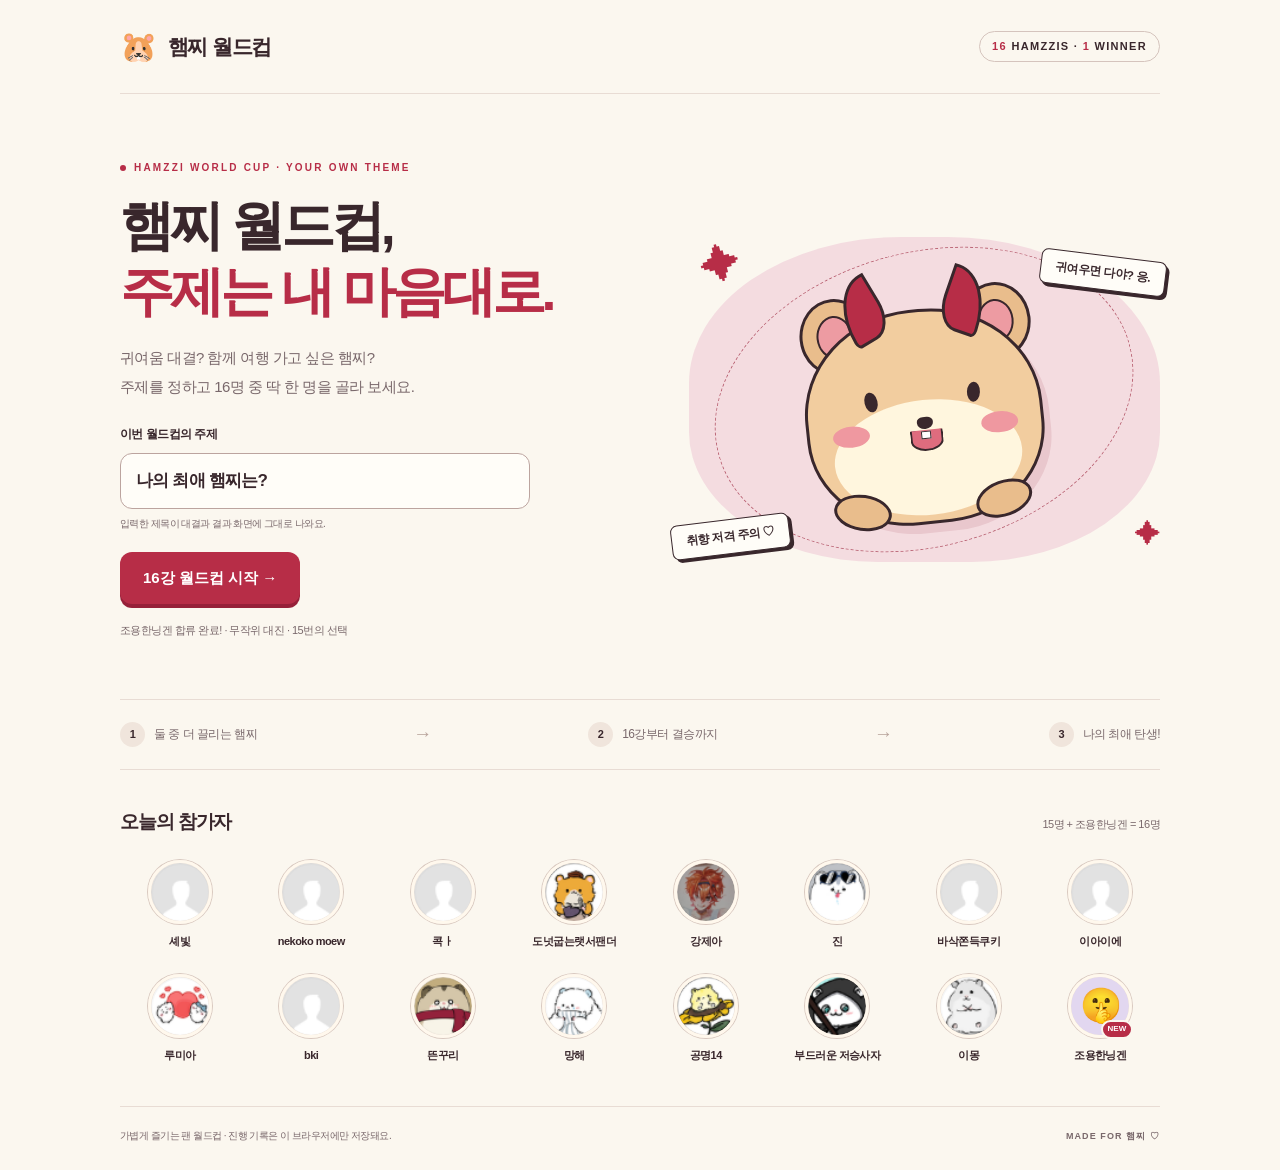
==== index.html @ 68517eb4 "Build customizable 16-player Hamzzi World Cup" ====
<!doctype html>
<!-- 햄찌 월드컵 v1.0 / 2026-10-28
요구: 첨부 이미지의 15명 + 조용한닝겐, 무작위 16강, 우승 결과, GitHub Pages.
검증표: 시작 → 16강 1/8 → 8번 선택 → 8강 → 4번 → 4강 → 2번 → 결승 → 1번 → 우승.
이전 선택 되돌리기, 재시작, 새로고침 복구, 저장 차단, 결과 링크, 좁은 화면 검증.
프로필은 원본 이미지의 해당 위치만 CSS로 표시한다. 계정 ID와 활동 수치는 화면에 사용하지 않는다.
방문자 공통 랭킹을 수집하지 않는다. 진행 기록은 현재 브라우저에만 저장한다. -->
<html lang="ko">
<head>
  <meta charset="utf-8">
  <meta http-equiv="Content-Security-Policy" content="default-src 'none'; script-src 'unsafe-inline'; style-src 'unsafe-inline'; img-src data: blob:; connect-src 'none'; base-uri 'none'; form-action 'none'">
  <meta name="viewport" content="width=device-width,initial-scale=1">
  <meta name="theme-color" content="#fbf7ef">
  <meta name="description" content="햄찌 월드컵! 조용한닝겐까지 16명의 후보 중 내 마음을 훔칠 단 한 명을 골라 보세요.">
  <title>햄찌 월드컵</title>
  <style>
    :root{--bg:#fbf7ef;--ink:#39272c;--muted:#79686b;--red:#b72d47;--red-dark:#962039;--pink:#f8dfe2;--line:#e8dcd4;--white:#fffdf8;--font:ui-rounded,"Arial Rounded MT Bold",-apple-system,BlinkMacSystemFont,"Segoe UI","Malgun Gothic",sans-serif}
    *{box-sizing:border-box}body{margin:0;color:var(--ink);background:var(--bg);font:15px/1.6 var(--font);letter-spacing:-.035em;-webkit-font-smoothing:antialiased}button,input,textarea{font:inherit}button{cursor:pointer;color:inherit}button:disabled{cursor:default;opacity:.5}button,a{-webkit-tap-highlight-color:transparent}button:focus-visible,a:focus-visible,textarea:focus-visible{outline:3px solid #8b3a81;outline-offset:5px}h1,h2,h3,p{margin:0}button{border:0}a{color:inherit}svg{display:block}[hidden]{display:none!important}.sr-only{position:absolute;clip:rect(0,0,0,0);width:1px;height:1px;overflow:hidden;white-space:nowrap}.skip{position:fixed;left:16px;top:-80px;background:var(--ink);color:white;padding:12px 18px;z-index:20}.skip:focus{top:12px}
    .shell{max-width:1120px;margin:auto;padding:0 40px}.site-header{height:94px;display:flex;align-items:center;justify-content:space-between;gap:15px;border-bottom:1px solid var(--line)}.brand{display:flex;align-items:center;gap:12px;text-decoration:none;font-size:21px;font-weight:900;letter-spacing:-.06em;background:none;padding:8px 0}.brand-icon{font-size:30px;line-height:1}.header-tag{font:700 11px/1.4 var(--font);letter-spacing:.12em;border:1px solid #d5c4bd;border-radius:99px;padding:7px 12px;white-space:nowrap}.header-tag b{color:var(--red)}
    .hero{display:grid;grid-template-columns:1.1fr 1fr;align-items:center;gap:50px;padding:66px 0 60px}.eyebrow{font-size:10px;font-weight:850;letter-spacing:.22em;color:var(--red);margin-bottom:17px;display:flex;align-items:center;gap:8px}.eyebrow:before{content:"";width:6px;height:6px;border-radius:50%;background:currentColor}h1{font-size:clamp(34px,4.2vw,54px);line-height:1.22;font-weight:900;letter-spacing:-.075em}.accent{color:var(--red)}.hero-description{margin-top:20px;color:var(--muted);font-size:15px;line-height:1.9;word-break:keep-all}.hero-actions{display:flex;gap:10px;flex-wrap:wrap;margin-top:27px}.primary,.secondary{display:inline-flex;justify-content:center;align-items:center;gap:13px;min-height:52px;border-radius:12px;padding:14px 23px;font-weight:800;font-size:15px}.primary{color:white;background:var(--red);box-shadow:0 4px 0 var(--red-dark);transition:transform .15s,box-shadow .15s}.primary:hover{background:var(--red-dark);transform:translateY(-2px);box-shadow:0 6px 0 #7b1e31}.primary:active{transform:translateY(3px);box-shadow:0 1px 0 #7b1e31}.secondary{border:1px solid #d7c6bf;background:var(--white)}.secondary:hover{background:#f2e8df}.fine-print{font-size:11px;color:var(--muted);margin-top:17px;line-height:1.7}.hero-art{position:relative;height:325px;display:grid;place-items:center;background:#f4dce0;border-radius:45% 45% 40% 40%;isolation:isolate}.hero-art:before{content:"";position:absolute;width:90%;height:90%;border:1px dashed #bc6878;border-radius:50%;transform:rotate(-15deg)}.art-star{position:absolute;color:var(--red);font-size:40px;line-height:1}.star-a{top:8px;left:12px;transform:rotate(-14deg)}.star-b{bottom:15px;right:0;font-size:26px}.art-label{position:absolute;background:var(--white);border:1.5px solid var(--ink);padding:7px 14px;box-shadow:3px 3px 0 var(--ink);border-radius:7px;font-size:12px;font-weight:800;z-index:4}.label-a{top:18px;right:-6px;transform:rotate(7deg)}.label-b{bottom:8px;left:-18px;transform:rotate(-7deg)}
    .hamster{position:relative;width:238px;height:220px;margin-top:28px;transform:rotate(-6deg)}.hamster .ear{position:absolute;top:-14px;width:70px;height:77px;background:#e9bd8c;border:3px solid var(--ink);border-radius:50%;z-index:1}.ear:after{content:"";position:absolute;inset:14px;background:#ed9ba2;border-radius:50%;border:2px solid var(--ink)}.ear.left{left:3px}.ear.right{right:3px}.hamster .face{position:absolute;inset:5px 0 0;background:#f2cd9f;border:3px solid var(--ink);border-radius:48% 48% 43% 43%;z-index:2;box-shadow:6px 9px 0 #d29ca655}.hamster .face:before{content:"";position:absolute;left:22px;right:22px;bottom:6px;height:115px;border-radius:50%;background:#fff6de}.horn{position:absolute;top:-31px;width:43px;height:65px;background:var(--red);border:3px solid var(--ink);z-index:3;border-radius:90% 0 50% 12%;transform:rotate(-25deg)}.horn.left{left:45px}.horn.right{right:45px;transform:scaleX(-1) rotate(-25deg)}.eye{position:absolute;width:13px;height:20px;background:var(--ink);border-radius:50%;top:83px;z-index:4}.eye.left{left:61px;transform:rotate(-8deg)}.eye.right{right:61px;transform:rotate(8deg)}.cheek{position:absolute;top:115px;width:37px;height:21px;border-radius:50%;background:#ef98a0;z-index:3}.cheek.left{left:26px}.cheek.right{right:26px}.nose{position:absolute;top:113px;left:calc(50% - 8px);width:16px;height:12px;border-radius:45% 45% 60% 60%;background:var(--ink);z-index:4}.mouth{position:absolute;width:33px;height:21px;border:2px solid var(--ink);border-top:0;border-radius:0 0 50% 50%;top:126px;left:calc(50% - 16px);z-index:4;background:#df6c7e}.tooth{position:absolute;left:calc(50% - 5px);top:127px;width:10px;height:8px;background:white;border:1.5px solid var(--ink);z-index:5}.paw{position:absolute;bottom:0;width:58px;height:36px;border-radius:50%;border:3px solid var(--ink);background:#e9bd8c;z-index:5}.paw.left{left:19px;transform:rotate(14deg)}.paw.right{right:19px;transform:rotate(-14deg)}
    .how{display:flex;gap:0;align-items:center;border-top:1px solid var(--line);border-bottom:1px solid var(--line);padding:19px 0;justify-content:space-between}.how span{display:flex;align-items:center;gap:9px;font-size:12px;color:var(--muted)}.how b{display:grid;place-items:center;width:25px;height:25px;background:#f0e5dc;border-radius:50%;font-size:11px;color:var(--ink)}.how .arrow{color:#baa59d;font-size:19px}.roster-section{padding:37px 0 43px;scroll-margin-top:25px}.section-top{display:flex;justify-content:space-between;align-items:baseline;gap:10px;margin-bottom:23px}.section-top h2{font-size:19px;letter-spacing:-.06em}.section-top small{font-size:11px;color:var(--muted)}.roster{display:grid;grid-template-columns:repeat(8,minmax(0,1fr));gap:24px 12px;list-style:none;margin:0;padding:0}.roster li{text-align:center;min-width:0}.roster-name{font-size:11px;font-weight:650;line-height:1.5;margin-top:9px;word-break:keep-all;overflow-wrap:anywhere}.avatar{--size:64px;position:relative;display:block;width:var(--size);height:var(--size);border-radius:50%;background:#eee3d8;margin:0 auto;isolation:isolate}.avatar-ring{display:block;width:100%;height:100%;border-radius:50%;border:3px solid #fff8ed;box-shadow:0 0 0 1px #d8c8bf;overflow:hidden;position:relative}.profile{position:absolute;width:49px;height:49px;top:50%;left:50%;transform:translate(-50%,-50%) scale(var(--scale,1.18));background-image:url('[data-uri]');background-repeat:no-repeat;background-size:849px 439px;border-radius:50%}.quiet-profile{display:grid;place-items:center;background:#e2d7f0;width:100%;height:100%;font-size:calc(var(--size) * .53);border-radius:50%}.new-dot{position:absolute;right:-1px;bottom:-1px;font-size:8px;color:white;background:var(--red);padding:1px 5px;border:2px solid var(--bg);border-radius:10px;font-weight:800;letter-spacing:0}
    .game{max-width:900px;margin:0 auto;padding:35px 0 45px}.game-tools{display:flex;justify-content:space-between;align-items:center;margin-bottom:24px}.text-button{background:none;min-height:44px;padding:6px 10px;color:var(--muted);font-size:12px;border-radius:7px}.text-button:hover{background:#f0e5dc;color:var(--ink)}.round-pills{display:flex;gap:7px;flex-wrap:wrap}.round-pill{font-size:11px;font-weight:750;border-radius:6px;padding:5px 10px;color:var(--muted);border:1px solid var(--line)}.round-pill.active{background:var(--ink);border-color:var(--ink);color:white}.round-pill.done{color:var(--red);border-color:#d9b3bb;background:#f9e9e9}.match-intro{text-align:center;margin-bottom:24px}.match-intro h1{font-size:30px;letter-spacing:-.06em}.match-count{color:var(--red);font-size:12px;font-weight:750;letter-spacing:.03em;margin-bottom:8px}.match-intro p{color:var(--muted);font-size:12px;margin-top:9px}.fight{position:relative;display:grid;grid-template-columns:1fr 1fr;gap:36px}.contender{position:relative;border:2px solid #decac2;border-radius:24px;background:var(--white);padding:32px 20px 25px;min-width:0;overflow:hidden;transition:transform .18s,border-color .18s,box-shadow .18s}.contender:first-child{background:#f9e7e8}.contender:nth-child(2){background:#eee8f7}.contender:before{content:"";position:absolute;width:230px;height:230px;top:38px;left:calc(50% - 115px);border:1px dashed #ca9ea8;border-radius:50%;opacity:.55}.contender:nth-child(2):before{border-color:#aa93c0}.contender:hover{transform:translateY(-5px);border-color:var(--red);box-shadow:0 10px 0 #e6c9ce}.contender.selected{border-color:var(--red);transform:scale(.97);box-shadow:inset 0 0 0 2px var(--red)}.contender:disabled{opacity:1}.contender .avatar{--size:158px;--scale:3.18;margin:26px auto 33px}.side-label{font-size:10px;letter-spacing:.18em;color:var(--muted);font-weight:800}.contender h2{font-size:22px;line-height:1.45;min-height:64px;display:flex;align-items:center;justify-content:center;overflow-wrap:anywhere;word-break:keep-all;letter-spacing:-.06em}.choose-label{display:inline-flex;justify-content:center;align-items:center;gap:8px;padding:9px 18px;background:var(--white);border:1px solid #d7bec2;border-radius:30px;margin-top:13px;font-size:12px;font-weight:800}.vs{position:absolute;top:44%;left:50%;transform:translate(-50%,-50%) rotate(-10deg);border:2px solid var(--ink);background:var(--bg);width:58px;height:58px;border-radius:50%;display:grid;place-items:center;font-size:19px;font-style:italic;font-weight:900;z-index:2;box-shadow:2px 3px 0 var(--ink)}.game-bottom{display:flex;align-items:center;justify-content:space-between;gap:16px;margin-top:20px}.progress-group{display:flex;align-items:center;gap:11px;flex:1;max-width:250px}.progress-track{height:5px;flex:1;background:#e8d9d1;border-radius:20px;overflow:hidden}.progress-fill{height:100%;background:var(--red);transition:width .2s}.progress-text{font-size:10px;color:var(--muted);white-space:nowrap;font-variant-numeric:tabular-nums}.keyboard-note{text-align:center;color:var(--muted);font-size:10px;margin-top:18px}kbd{font:10px var(--font);border:1px solid #d5c4bd;border-radius:4px;display:inline-block;padding:1px 5px;margin:0 2px;background:var(--white)}
    .result{padding:43px 0 48px;max-width:780px;margin:auto;text-align:center}.result-eyebrow{font-size:11px;letter-spacing:.2em;font-weight:850;color:var(--red);margin-bottom:14px}.winner-card{position:relative;background:#f8e3df;border:2px solid #c59191;border-radius:30px;padding:35px 25px;margin-top:24px;overflow:hidden}.winner-card:before,.winner-card:after{content:"✦";position:absolute;color:var(--red);font-size:47px;top:50px;left:15%;transform:rotate(-16deg)}.winner-card:after{left:auto;right:12%;top:160px;font-size:30px}.crown{font-size:43px;line-height:1.2;margin-bottom:5px}.winner-card .avatar{--size:152px;--scale:3.06}.winner-name{font-size:30px;font-weight:900;margin-top:18px;line-height:1.4;word-break:keep-all;overflow-wrap:anywhere}.winner-caption{font-size:12px;color:var(--muted);margin-top:7px}.result .hero-actions{justify-content:center;margin-top:25px}.result h1{font-size:33px;line-height:1.35}.result-sub{font-size:13px;color:var(--muted);margin-top:11px}.journey{margin-top:30px;text-align:left}.journey h2{font-size:16px;margin-bottom:13px}.journey-list{list-style:none;padding:0;margin:0;display:grid;gap:8px}.journey-list li{display:flex;align-items:center;gap:12px;border:1px solid var(--line);border-radius:10px;padding:11px 14px;background:var(--white);font-size:12px}.journey-round{font-size:10px;min-width:35px;color:var(--red);font-weight:800}.journey-list .loser{color:var(--muted);flex:1;overflow-wrap:anywhere}.journey-list .win{color:var(--red);font-size:10px;font-weight:800;white-space:nowrap}.match-history{margin-top:30px;text-align:left;border:1px solid var(--line);border-radius:12px;padding:0 17px;background:#fffaf4}.match-history summary{cursor:pointer;font-size:12px;font-weight:750;min-height:49px;display:list-item;padding:14px 0}.history-row{display:flex;align-items:center;gap:12px;font-size:11px;padding:10px 0;border-top:1px solid var(--line)}.history-row .pair{flex:1;overflow-wrap:anywhere}.history-row .round{color:var(--muted);min-width:33px}.history-row strong{color:var(--red)}
    .site-footer{display:flex;justify-content:space-between;align-items:center;gap:15px;border-top:1px solid var(--line);padding:20px 0 25px;font-size:10px;color:var(--muted);line-height:1.8}.footer-brand{letter-spacing:.12em;font-weight:750;font-size:9px;white-space:nowrap}.storage-warning{padding:10px 14px;border:1px solid #bb895d;border-radius:9px;margin-top:18px;color:#714825;font-size:12px;background:#fff0d9}.toast{position:fixed;left:50%;bottom:25px;transform:translate(-50%,15px);opacity:0;pointer-events:none;max-width:calc(100% - 30px);background:var(--ink);color:white;border-radius:12px;padding:12px 20px;font-size:13px;z-index:30;transition:opacity .2s,transform .2s;box-shadow:0 4px 20px #39272c22}.toast.visible{opacity:1;transform:translate(-50%,0)}dialog{color:var(--ink);border:1px solid #d5b7b7;border-radius:22px;max-width:min(420px,calc(100% - 32px));padding:29px;background:var(--bg);box-shadow:0 20px 80px #39272c44}dialog::backdrop{background:#39272c66}dialog h2{font-size:21px}dialog p{font-size:13px;color:var(--muted);line-height:1.8;margin-top:11px}dialog .hero-actions{justify-content:flex-end;margin-top:22px}dialog .primary,dialog .secondary{font-size:13px;padding:10px 17px;min-height:44px}.share-input{width:100%;height:100px;margin-top:17px;padding:12px;background:white;color:var(--ink);border:1px solid #d5b7b7;border-radius:9px;font-size:12px;resize:vertical}.noscript{padding:35px;text-align:center}.fade-in{animation:appear .25s ease both}@keyframes appear{from{opacity:.4;transform:translateY(6px)}to{opacity:1;transform:translateY(0)}}
    @media(max-width:800px){.shell{padding:0 25px}.hero{gap:25px;padding:48px 0}.hero-art{height:290px}.hamster{transform:rotate(-6deg) scale(.88)}.label-b{left:-5px}.roster{grid-template-columns:repeat(4,minmax(0,1fr));gap:23px 12px}.roster-name{font-size:12px}.contender h2{font-size:20px}.site-footer{align-items:flex-start}.hero-description{font-size:13px}.hero h1{font-size:40px}}
    @media(max-width:570px){.shell{padding:0 20px}.site-header{height:75px}.brand{font-size:18px;gap:8px}.brand-icon{font-size:25px}.header-tag{font-size:9px;padding:6px 9px;letter-spacing:.04em}.hero{grid-template-columns:1fr;gap:30px;text-align:center;padding:34px 0 32px}.hero .eyebrow{justify-content:center;font-size:9px;margin-bottom:13px}.hero h1{font-size:37px}.hero-description{margin-top:13px;font-size:13px}.hero-actions{justify-content:center;margin-top:22px}.hero .hero-actions .primary{min-width:235px}.fine-print{font-size:10px}.hero-art{height:225px;width:290px;max-width:90%;margin:4px auto 0;grid-row:2}.hamster{transform:rotate(-6deg) scale(.73);margin-top:18px}.art-label{font-size:10px;padding:5px 10px}.label-a{top:5px;right:-8px}.label-b{bottom:0}.art-star{font-size:29px;top:8px}.star-b{top:auto;bottom:9px;font-size:20px}.how{padding:15px 0;gap:7px}.how span{font-size:10px;gap:5px}.how b{width:21px;height:21px;font-size:9px;flex-shrink:0}.how .arrow{font-size:13px}.roster-section{padding:26px 0 31px}.section-top{margin-bottom:21px}.section-top h2{font-size:17px}.section-top small{font-size:10px}.avatar{--size:57px;--scale:1.04}.roster-name{font-size:10px}.roster{gap:21px 8px}.site-footer{flex-direction:column;gap:7px;font-size:9px;padding:17px 0}.game{padding:20px 0 30px}.game-tools{margin-bottom:20px}.round-pills{gap:4px}.round-pill{font-size:9px;padding:4px 7px}.game-tools .text-button{font-size:11px;padding:5px}.match-intro{margin-bottom:20px}.match-intro h1{font-size:24px}.match-intro p{font-size:11px}.fight{gap:16px}.contender{padding:19px 9px 19px;border-radius:17px}.contender:before{width:126px;height:126px;top:50px;left:calc(50% - 63px)}.contender .avatar{--size:100px;--scale:1.98;margin:24px auto 22px}.contender h2{font-size:17px;min-height:73px;line-height:1.45}.side-label{font-size:8px}.choose-label{font-size:11px;padding:7px 12px;gap:4px;margin-top:8px}.vs{width:37px;height:37px;font-size:13px;top:39%;box-shadow:1px 2px 0 var(--ink)}.game-bottom{gap:10px}.game-bottom .text-button{font-size:11px;padding:5px}.progress-group{max-width:165px;gap:8px}.keyboard-note{display:none}.result{padding-top:32px}.result h1{font-size:27px}.winner-card{padding:25px 15px}.winner-card:before{left:7%;font-size:32px}.winner-card:after{right:7%}.winner-name{font-size:26px}.result .hero-actions{gap:10px}.result .hero-actions .primary,.result .hero-actions .secondary{font-size:13px;padding:12px 18px;min-height:47px}.journey-list li{font-size:11px;gap:8px;padding:10px 11px}.history-row{font-size:10px;gap:7px}.history-row .round{min-width:30px}.journey-round{min-width:30px}}
    @media(max-width:350px){.shell{padding:0 13px}.brand{font-size:17px}.header-tag{font-size:8px}.contender .avatar{--size:86px;--scale:1.7}.contender h2{font-size:15px}.fight{gap:12px}.contender:before{width:110px;height:110px;left:calc(50% - 55px)}.how span{font-size:9px}.how b{width:18px;height:18px}}
    .topic-field{display:block;margin-top:24px;text-align:left;max-width:410px}.topic-field>span{display:block;font-size:12px;font-weight:800;margin-bottom:9px}.topic-input{width:100%;min-height:55px;padding:13px 15px;border:1.5px solid #bca49f;border-radius:12px;background:var(--white);color:var(--ink);font-size:17px;font-weight:750;letter-spacing:-.045em}.topic-input:focus{outline:3px solid #8b3a81;outline-offset:3px}.topic-input::placeholder{color:var(--muted);font-weight:400;font-size:14px}.topic-hint{font-size:10px;color:var(--muted);margin-top:7px}.topic-error{color:var(--red);font-size:12px;margin-top:7px}.result-topic{font-size:16px;font-weight:750;line-height:1.7;color:var(--red);margin-bottom:12px;overflow-wrap:anywhere;word-break:keep-all}.match-intro h1{overflow-wrap:anywhere;word-break:keep-all}.hero .hero-actions{margin-top:20px}
    @media(max-width:570px){.topic-field{max-width:100%;margin-top:22px}.topic-input{font-size:16px}.hero h1{font-size:35px}.hero-art{height:205px}.hero{gap:25px}.result-topic{font-size:14px}}
    @media(prefers-reduced-motion:reduce){.fade-in{animation:none}.primary,.contender,.toast,.progress-fill{transition:none}.contender:hover{transform:none}}
  </style>
</head>
<body>
  <a class="skip" href="#main">월드컵으로 바로 가기</a>
  <div class="shell">
    <header class="site-header"><button class="brand" id="brand" aria-label="햄찌 월드컵 첫 화면"><span class="brand-icon" aria-hidden="true">🐹</span>햄찌 월드컵</button><span class="header-tag"><b>16</b> HAMZZIS · <b>1</b> WINNER</span></header>
    <main id="main" tabindex="-1"></main>
    <div id="storage-warning" class="storage-warning" role="status" hidden>진행 기록을 저장할 수 없어요. 이 페이지를 닫거나 새로고침하면 진행 상황이 사라집니다.</div>
    <footer class="site-footer"><p>가볍게 즐기는 팬 월드컵 · 진행 기록은 이 브라우저에만 저장돼요.</p><span class="footer-brand">MADE FOR 햄찌 ♡</span></footer>
  </div>
  <div class="toast" id="toast" role="status" aria-live="polite"></div>
  <dialog id="restart-dialog" aria-labelledby="restart-title"><h2 id="restart-title">새로운 대진으로 시작할까요?</h2><p>지금까지의 선택은 초기화되고, 16명의 대진이 다시 섞여요.</p><div class="hero-actions"><button class="secondary" id="cancel-restart">계속하기</button><button class="primary" id="confirm-restart">새로 시작</button></div></dialog>
  <dialog id="share-dialog" aria-labelledby="share-title"><h2 id="share-title">결과 공유하기</h2><p>아래 내용을 복사해서 친구에게 보내 주세요.</p><textarea id="share-text" class="share-input" readonly aria-label="공유할 결과와 링크"></textarea><div class="hero-actions"><button class="secondary" id="close-share">닫기</button></div></dialog>
  <noscript><p class="noscript">월드컵을 즐기려면 브라우저의 JavaScript가 필요해요.</p></noscript>
  <script>
  'use strict';
  (() => {
    const CANDIDATES = [
      {id:'set',name:'셰빛',x:27,y:21},
      {id:'nekoko',name:'nekoko moew',x:301,y:21},
      {id:'ruk',name:'콕ㅏ',x:575,y:21},
      {id:'donut',name:'도넛굽는랫서팬더',x:27,y:108},
      {id:'kang',name:'강제아',x:301,y:108},
      {id:'jin',name:'진',x:575,y:108},
      {id:'cookie',name:'바삭쫀득쿠키',x:27,y:195},
      {id:'iaie',name:'이아이에',x:301,y:195},
      {id:'lumia',name:'루미아',x:575,y:195},
      {id:'bki',name:'bki',x:27,y:282},
      {id:'ddon',name:'뜬꾸리',x:301,y:282},
      {id:'mang',name:'망해',x:575,y:282},
      {id:'gong',name:'공명14',x:27,y:369},
      {id:'soft',name:'부드러운 저승사자',x:301,y:369},
      {id:'irung',name:'이몽',x:575,y:369},
      {id:'quiet',name:'조용한닝겐',quiet:true}
    ];
    const byId = new Map(CANDIDATES.map(c => [c.id,c]));
    const KEY='akma-hamzzi-cup-v1';
    const DEFAULT_TOPIC='나의 최애 햄찌는?';
    const main=document.getElementById('main');
    const restartDialog=document.getElementById('restart-dialog');
    const shareDialog=document.getElementById('share-dialog');
    let state=null,screen='home',locked=false,toastTimer=null,returnFocus=null,draftTopic=DEFAULT_TOPIC;
    function topicFor(data){return typeof data?.topic==='string' && data.topic.trim()?data.topic.trim().slice(0,60):DEFAULT_TOPIC;}
    function captureTopic(){const input=document.getElementById('topic-input');if(!input)return true;const value=input.value.trim();if(!value){document.getElementById('topic-error').hidden=false;input.setAttribute('aria-invalid','true');input.focus();return false;}draftTopic=value.slice(0,60);return true;}

    // Derive the complete bracket from the original draw and the selection log.
    // Reloaded data is replayed and validated, never trusted as executable markup.
    function replay(data) {
      if(!data || data.version!==1 || !Array.isArray(data.seed) || data.seed.length!==16 || new Set(data.seed).size!==16 || !data.seed.every(id=>byId.has(id)) || !Array.isArray(data.picks) || data.picks.length>15) throw new Error('invalid cup');
      let current=[...data.seed],next=[],position=0;const history=[];
      for(const winner of data.picks){
        if(current.length===1) throw new Error('cup already finished');
        const a=current[position],b=current[position+1];
        if(winner!==a && winner!==b) throw new Error('invalid winner');
        history.push({round:current.length,a,b,winner,loser:winner===a?b:a});
        next.push(winner);position+=2;
        if(position===current.length){current=next;next=[];position=0;}
      }
      return {current,next,position,history,champion:current.length===1?current[0]:null};
    }
    function node(tag,cls,text){const el=document.createElement(tag);if(cls)el.className=cls;if(text!==undefined)el.textContent=text;return el;}
    function button(text,cls,action){const el=node('button',cls,text);el.type='button';el.dataset.action=action;return el;}
    function avatar(c){
      const wrap=node('span','avatar');wrap.setAttribute('aria-hidden','true');const ring=node('span','avatar-ring');
      if(c.quiet)ring.append(node('span','quiet-profile','🤫'));
      else{const p=node('span','profile');p.style.backgroundPosition=`-${c.x}px -${c.y}px`;ring.append(p);}
      wrap.append(ring);if(c.quiet)wrap.append(node('span','new-dot','NEW'));return wrap;
    }
    function title(text){const h=node('h1','',text);h.tabIndex=-1;return h;}
    function focusTitle(){main.querySelector('h1')?.focus({preventScroll:true});}
    function announce(text){const el=document.getElementById('toast');clearTimeout(toastTimer);el.textContent=text;el.classList.add('visible');toastTimer=setTimeout(()=>el.classList.remove('visible'),2800);}
    function save(){try{localStorage.setItem(KEY,JSON.stringify(state));document.getElementById('storage-warning').hidden=true;}catch{document.getElementById('storage-warning').hidden=false;}}
    function load(){try{const raw=localStorage.getItem(KEY);if(raw){const parsed=JSON.parse(raw);replay(parsed);state=parsed;}}catch{state=null;document.getElementById('storage-warning').hidden=false;}}
    function shuffle(ids){const result=[...ids];for(let i=result.length-1;i>0;i--){const j=Math.floor(Math.random()*(i+1));[result[i],result[j]]=[result[j],result[i]];}return result;}
    function roundName(n){return n===2?'결승':`${n}강`;}
    function start(){locked=false;state={version:1,topic:draftTopic,seed:shuffle(CANDIDATES.map(c=>c.id)),picks:[]};save();clearSharedHash();renderGame();focusTitle();window.scrollTo({top:0,behavior:'instant'});}
    function clearSharedHash(){if(window.location.hash.startsWith('#winner=')){try{history.replaceState(null,'',window.location.pathname+window.location.search);}catch{}}}
    function requestStart(){if(!captureTopic())return;if(state && state.picks.length>0 && !replay(state).champion){returnFocus=document.activeElement;restartDialog.showModal();}else start();}

    function renderHome(){
      screen='home';locked=false;main.replaceChildren();
      const hero=node('section','hero fade-in');const intro=node('div');
      intro.append(node('p','eyebrow','HAMZZI WORLD CUP · YOUR OWN THEME'));
      const h=title('햄찌 월드컵,');h.append(document.createElement('br'),node('span','accent','주제는 내 마음대로.'));intro.append(h);
      const description=node('p','hero-description','귀여움 대결? 함께 여행 가고 싶은 햄찌?');description.append(document.createElement('br'),document.createTextNode('주제를 정하고 16명 중 딱 한 명을 골라 보세요.'));intro.append(description);
      const field=node('label','topic-field');field.htmlFor='topic-input';field.append(node('span','','이번 월드컵의 주제'));const input=node('input','topic-input');input.id='topic-input';input.type='text';input.maxLength=60;input.value=draftTopic;input.placeholder='예: 같이 여행 가고 싶은 햄찌는?';input.setAttribute('aria-describedby','topic-hint topic-error');field.append(input);intro.append(field);const hint=node('p','topic-hint','입력한 제목이 대결과 결과 화면에 그대로 나와요.');hint.id='topic-hint';const error=node('p','topic-error','월드컵 주제를 먼저 입력해 주세요.');error.id='topic-error';error.hidden=true;intro.append(hint,error);
      const actions=node('div','hero-actions');
      const active=state && !replay(state).champion && state.picks.length>0;
      actions.append(button(active?'이어서 고르기 →':'16강 월드컵 시작 →','primary',active?'resume':'start'));
      if(active)actions.append(button('새로 시작','secondary','start'));
      if(state && replay(state).champion)actions.append(button('지난 우승 보기','secondary','last-result'));
      intro.append(actions,node('p','fine-print','조용한닝겐 합류 완료! · 무작위 대진 · 15번의 선택'));
      const art=node('div','hero-art');art.setAttribute('aria-hidden','true');
      art.innerHTML='<span class="art-star star-a">✦</span><span class="art-label label-a">귀여우면 다야? 응.</span><div class="hamster"><i class="ear left"></i><i class="ear right"></i><i class="horn left"></i><i class="horn right"></i><div class="face"></div><i class="eye left"></i><i class="eye right"></i><i class="cheek left"></i><i class="cheek right"></i><i class="nose"></i><i class="mouth"></i><i class="tooth"></i><i class="paw left"></i><i class="paw right"></i></div><span class="art-label label-b">취향 저격 주의 ♡</span><span class="art-star star-b">✦</span>';
      hero.append(intro,art);main.append(hero);
      const how=node('div','how');[['1','둘 중 더 끌리는 햄찌'],['2','16강부터 결승까지'],['3','나의 최애 탄생!']].forEach(([number,text],i)=>{if(i)how.append(node('span','arrow','→'));const s=node('span');s.append(node('b','',number),document.createTextNode(text));how.append(s);});main.append(how);
      const rosterSection=node('section','roster-section');rosterSection.id='roster';const top=node('div','section-top');top.append(node('h2','','오늘의 참가자'),node('small','','15명 + 조용한닝겐 = 16명'));rosterSection.append(top);
      const list=node('ul','roster');CANDIDATES.forEach(c=>{const li=node('li');li.append(avatar(c),node('p','roster-name',c.name));list.append(li);});rosterSection.append(list);main.append(rosterSection);
    }
    function renderGame(){
      const bracket=replay(state);if(bracket.champion){renderResult(bracket.champion,false);return;}
      screen='game';main.replaceChildren();const section=node('section','game');
      const tools=node('div','game-tools');tools.append(button('← 처음으로','text-button','home'));const pills=node('div','round-pills');[16,8,4,2].forEach(n=>pills.append(node('span',`round-pill ${bracket.current.length===n?'active':bracket.current.length<n?'done':''}`,roundName(n))));tools.append(pills);section.append(tools);
      const info=node('div','match-intro');info.append(node('p','match-count',`${roundName(bracket.current.length)} · ${bracket.position/2+1} / ${bracket.current.length/2}`),title(topicFor(state)),node('p','',bracket.current.length===2?'마지막 선택! 둘 중 한 명을 골라 주세요.':'주제에 더 어울리는 햄찌의 프로필을 눌러 주세요.'));section.append(info);
      const fight=node('div','fight fade-in');[0,1].forEach((side)=>{const c=byId.get(bracket.current[bracket.position+side]);const card=button('','contender','pick');card.dataset.id=c.id;card.setAttribute('aria-label',`${c.name} 선택`);card.append(node('p','side-label',side===0?'CHOICE 01':'CHOICE 02'),avatar(c),node('h2','',c.name),node('span','choose-label','♡  이 햄찌 선택'));fight.append(card);});const vs=node('span','vs','VS');vs.setAttribute('aria-hidden','true');fight.append(vs);section.append(fight);
      const bottom=node('div','game-bottom');const undo=button('↶ 이전 선택 되돌리기','text-button','undo');undo.disabled=state.picks.length===0;bottom.append(undo);const progress=node('div','progress-group');const track=node('div','progress-track');track.setAttribute('role','progressbar');track.setAttribute('aria-label','전체 대결 진행');track.setAttribute('aria-valuemin','0');track.setAttribute('aria-valuemax','15');track.setAttribute('aria-valuenow',String(state.picks.length));const fill=node('div','progress-fill');fill.style.width=`${state.picks.length/15*100}%`;track.append(fill);progress.append(track,node('span','progress-text',`${state.picks.length} / 15 선택`));bottom.append(progress);section.append(bottom);
      const note=node('p','keyboard-note','키보드로도 고를 수 있어요  ');note.append(node('kbd','','←'),document.createTextNode(' 왼쪽  '),node('kbd','','→'),document.createTextNode(' 오른쪽'));section.append(note);main.append(section);
    }
    function choose(id){
      if(screen!=='game'||locked)return;const bracket=replay(state);const pair=bracket.current.slice(bracket.position,bracket.position+2);if(!pair.includes(id))return;
      locked=true;main.querySelectorAll('.contender').forEach(el=>{el.disabled=true;if(el.dataset.id===id)el.classList.add('selected');});
      state.picks.push(id);save();
      setTimeout(()=>{locked=false;renderGame();focusTitle();},180);
    }
    function undo(){if(locked||!state||state.picks.length===0)return;state.picks.pop();save();clearSharedHash();renderGame();focusTitle();}
    function renderResult(winnerId,shared){
      if(shared)draftTopic=sharedTopic();
      screen='result';locked=false;main.replaceChildren();const c=byId.get(winnerId);const section=node('section','result fade-in');section.dataset.winner=winnerId;section.append(node('p','result-eyebrow',shared?'A FRIEND’S FAVORITE':'MY ONE & ONLY HAMZZI'),node('p','result-topic',shared?sharedTopic():topicFor(state)),title(shared?'친구가 고른 햄찌':'내가 고른 햄찌'),node('p','result-sub',shared?'친구의 선택이에요. 당신의 햄찌도 찾아볼까요?':'16명의 후보 중, 마지막까지 선택한 단 한 명.'));
      const card=node('div','winner-card');const crown=node('div','crown','👑');crown.setAttribute('aria-hidden','true');card.append(crown,avatar(c),node('h2','winner-name',c.name),node('p','winner-caption',shared?'친구의 이상형 월드컵 우승':'나의 햄찌 월드컵 우승'));section.append(card);
      const actions=node('div','hero-actions');actions.append(button(shared?'나도 16강 시작 →':'새 대진으로 다시 하기','primary','start'));if(!shared)actions.append(button('결과 공유하기 ↗','secondary','share'));section.append(actions);
      if(!shared && state){
        const bracket=replay(state);const journey=node('section','journey');journey.append(node('h2','','우승까지의 발자국'));const list=node('ol','journey-list');bracket.history.filter(m=>m.winner===winnerId).forEach(m=>{const li=node('li');li.append(node('span','journey-round',roundName(m.round)),node('span','loser',byId.get(m.loser).name+'와의 대결'),node('span','win','선택 ♡'));list.append(li);});journey.append(list);section.append(journey);
        const details=node('details','match-history');details.append(node('summary','','전체 대결 기록 · 15번의 선택'));bracket.history.forEach(m=>{const row=node('div','history-row');row.append(node('span','round',roundName(m.round)),node('span','pair',`${byId.get(m.a).name} vs ${byId.get(m.b).name}`),node('strong','',byId.get(m.winner).name));details.append(row);});section.append(details,button('↶ 결승 선택 다시 하기','text-button','undo'));
      }main.append(section);
    }
    async function share(){
      const id=main.querySelector('[data-winner]')?.dataset.winner;if(!byId.has(id))return;
      const url=new URL(window.location.href);url.hash=new URLSearchParams({winner:id,topic:topicFor(state)}).toString();
      const text=`[${topicFor(state)}]\n내 선택은 ${byId.get(id).name}! 🐹\n햄찌 월드컵 16강 도전!\n${url.href}`;
      if(navigator.share){try{await navigator.share({title:'햄찌 월드컵',text,url:url.href});return;}catch(error){if(error.name==='AbortError')return;}}
      try{if(!navigator.clipboard)throw new Error('clipboard unavailable');await navigator.clipboard.writeText(text);announce('결과와 링크를 복사했어요. 친구에게 보내 주세요!');}
      catch{returnFocus=document.activeElement;document.getElementById('share-text').value=text;shareDialog.showModal();document.getElementById('share-text').select();}
    }
    main.addEventListener('click',event=>{
      const target=event.target.closest('button[data-action]');if(!target||target.disabled||locked)return;
      if(target.dataset.action==='pick' && event.detail>1)return;
      switch(target.dataset.action){case 'start':requestStart();break;case 'resume':if(!captureTopic())break;state.topic=draftTopic;save();clearSharedHash();renderGame();focusTitle();break;case 'last-result':renderResult(replay(state).champion,false);focusTitle();break;case 'home':renderHome();focusTitle();break;case 'pick':choose(target.dataset.id);break;case 'undo':undo();break;case 'share':share();break;}
    });
    document.getElementById('brand').addEventListener('click',()=>{if(locked)return;clearSharedHash();renderHome();focusTitle();});
    document.getElementById('cancel-restart').addEventListener('click',()=>restartDialog.close());
    document.getElementById('confirm-restart').addEventListener('click',()=>{restartDialog.close();start();});
    document.getElementById('close-share').addEventListener('click',()=>shareDialog.close());
    [restartDialog,shareDialog].forEach(dialog=>dialog.addEventListener('close',()=>{if(returnFocus?.isConnected)returnFocus.focus({preventScroll:true});returnFocus=null;}));
    document.addEventListener('keydown',event=>{if(screen!=='game'||locked||event.repeat||restartDialog.open||shareDialog.open||event.altKey||event.ctrlKey||event.metaKey)return;if(['INPUT','TEXTAREA','SELECT'].includes(event.target.tagName))return;const side=event.key==='ArrowLeft'?0:event.key==='ArrowRight'?1:null;if(side!==null){event.preventDefault();const b=replay(state);choose(b.current[b.position+side]);}});
    main.addEventListener('input',event=>{if(event.target.id==='topic-input'){draftTopic=event.target.value;document.getElementById('topic-error').hidden=true;event.target.removeAttribute('aria-invalid');}});
    main.addEventListener('keydown',event=>{if(event.target.id==='topic-input'&&event.key==='Enter'&&!event.isComposing&&event.keyCode!==229&&!event.repeat){event.preventDefault();main.querySelector('.hero-actions button.primary')?.click();}});
    function sharedWinner(){const id=new URLSearchParams(window.location.hash.slice(1)).get('winner');return byId.has(id)?id:null;}
    function sharedTopic(){const topic=new URLSearchParams(window.location.hash.slice(1)).get('topic');return topic?.trim()?topic.trim().slice(0,60):DEFAULT_TOPIC;}
    load();draftTopic=topicFor(state);const shared=sharedWinner();if(shared)renderResult(shared,true);else if(state && replay(state).champion)renderResult(replay(state).champion,false);else renderHome();
    window.addEventListener('hashchange',()=>{const id=sharedWinner();if(id)renderResult(id,true);else if(screen==='result')renderHome();});
  })();
  </script>
</body>
</html>
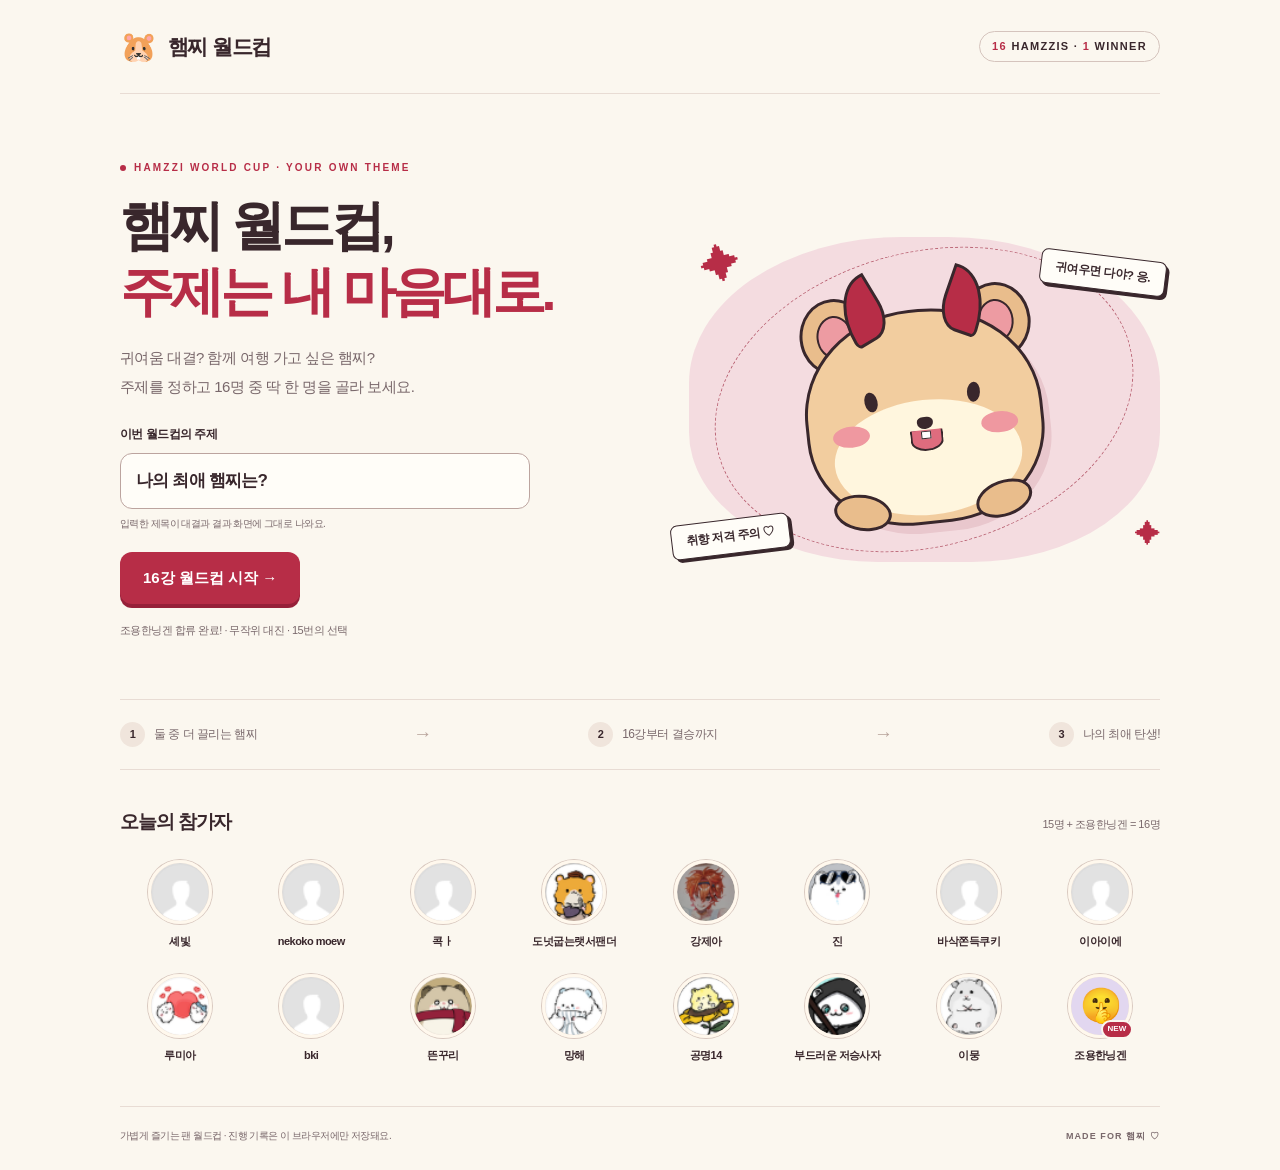
==== commit aef9259c: "Add Imoong story, progress reset, and compatible solo rules" ====
--- a/index.html
+++ b/index.html
@@ -61,7 +61,7 @@
       {id:'mang',name:'망해',x:575,y:282},
       {id:'gong',name:'공명14',x:27,y:369},
       {id:'soft',name:'부드러운 저승사자',x:301,y:369},
-      {id:'irung',name:'이몽',x:575,y:369},
+      {id:'irung',name:'이뭉',x:575,y:369},
       {id:'quiet',name:'조용한닝겐',quiet:true}
     ];
     const byId = new Map(CANDIDATES.map(c => [c.id,c]));
